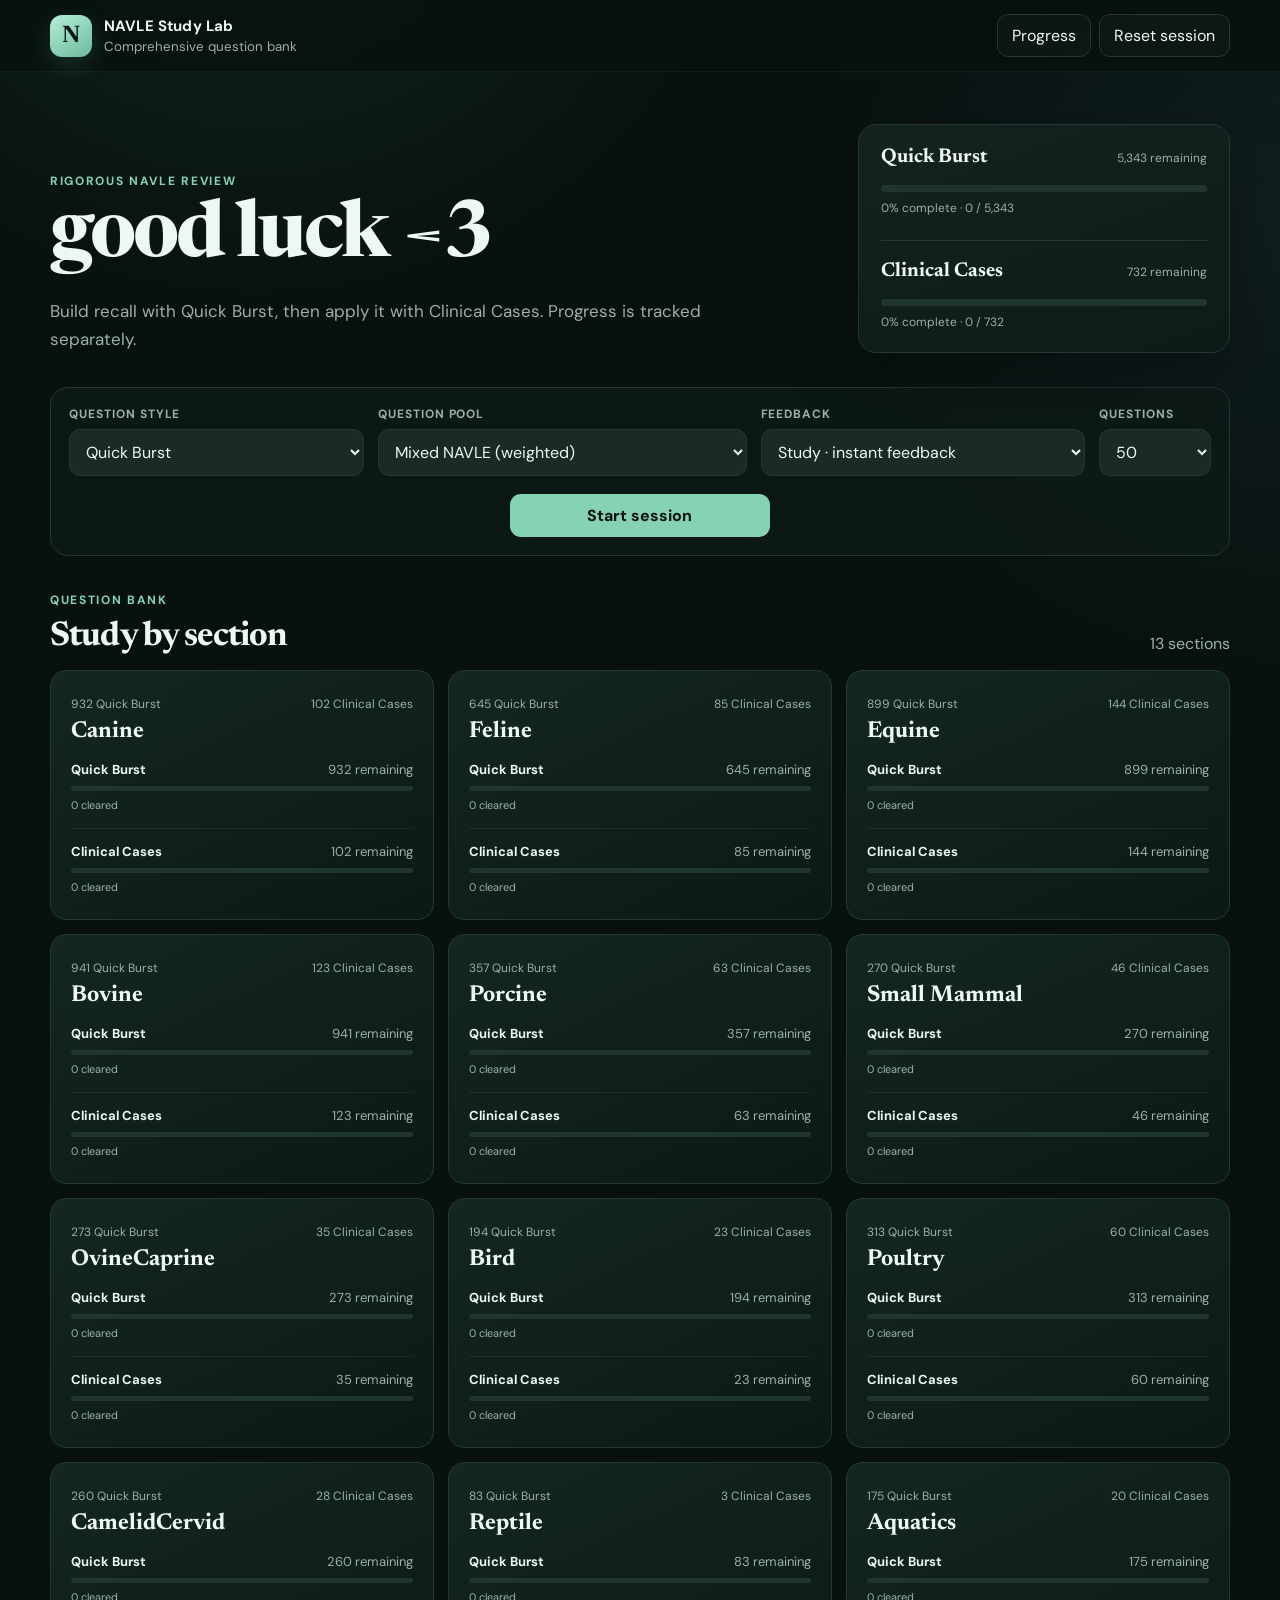
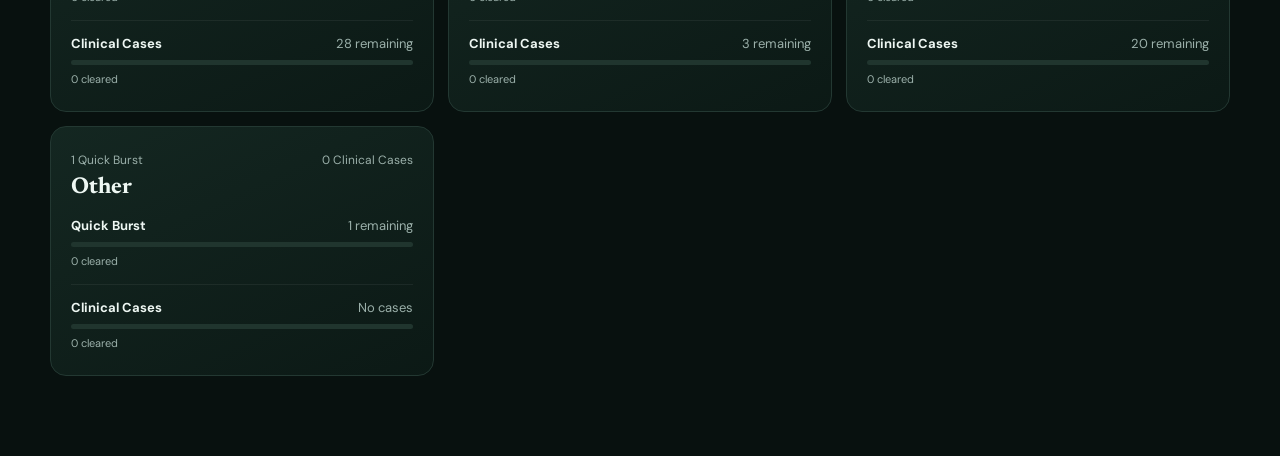
==== index.html @ 1895452b "Update index.html" ====
<!doctype html>
<html lang="en">
<head>
  <meta charset="utf-8">
  <meta name="viewport" content="width=device-width, initial-scale=1">
  <meta name="description" content="NAVLE comprehensive multiple-choice study app">
  <meta name="theme-color" content="#0b1715">
  <title>NAVLE Study Lab</title>
  <link rel="preconnect" href="https://fonts.googleapis.com">
  <link rel="preconnect" href="https://fonts.gstatic.com" crossorigin>
  <link href="https://fonts.googleapis.com/css2?family=DM+Sans:wght@400;500;600;700&family=Newsreader:opsz,wght@6..72,600;6..72,700&display=swap" rel="stylesheet">
  <link rel="stylesheet" href="styles.css?v=6">
  <link rel="stylesheet" href="study-guide.css?v=6">
  <link rel="stylesheet" href="clinical.css?v=30">
</head>
<body>
  <div class="app-shell">
    <header class="topbar">
      <button class="brand" id="homeBtn" aria-label="Go to dashboard">
        <span class="brand-mark">N</span>
        <span>
          <strong>NAVLE Study Lab</strong>
          <small>Comprehensive question bank</small>
        </span>
      </button>
      <div class="topbar-actions">
        <button class="ghost-btn" id="statsBtn">Progress</button>
        <button class="ghost-btn" id="resetBtn" title="Reset current session">Reset session</button>
      </div>
    </header>

    <main id="app" class="main" aria-live="polite"></main>
  </div>

  <template id="loadingTemplate">
    <section class="center-card">
      <div class="spinner" aria-hidden="true"></div>
      <p>Loading questions…</p>
    </section>
  </template>

  <script src="app.js?v=30"></script>
</body>
</html>
---- styles.css ----
:root{
  --bg:#08110f; --surface:#0e1b18; --surface-2:#14231f; --surface-3:#1a2b26;
  --text:#eef7f3; --muted:#9bb0aa; --line:#233832; --accent:#85d3b3;
  --accent-strong:#b5efd8; --danger:#ff8e8e; --warning:#f3c978;
  --ok:#91e6bd; --shadow:0 24px 70px rgba(0,0,0,.28);
  --radius:18px; --max:1180px;
}
*{box-sizing:border-box}
html{scroll-behavior:smooth}
body{
  margin:0; min-height:100vh; color:var(--text); background:
  radial-gradient(circle at 20% -10%,rgba(80,150,124,.18),transparent 32rem),
  radial-gradient(circle at 100% 10%,rgba(80,118,150,.12),transparent 30rem),var(--bg);
  font-family:"DM Sans",system-ui,-apple-system,sans-serif;
}
button,select,input{font:inherit}
button{color:inherit}
button:focus-visible,.choice:focus-visible,select:focus-visible{outline:3px solid rgba(133,211,179,.45);outline-offset:3px}
.app-shell{min-height:100vh}
.topbar{
  position:sticky; top:0; z-index:20; display:flex; align-items:center; justify-content:space-between;
  gap:18px; padding:14px max(20px,calc((100vw - var(--max))/2)); backdrop-filter:blur(16px);
  background:rgba(8,17,15,.82); border-bottom:1px solid rgba(255,255,255,.06);
}
.brand{display:flex;align-items:center;gap:12px;background:none;border:0;padding:0;text-align:left;cursor:pointer}
.brand-mark{
  width:42px;height:42px;display:grid;place-items:center;border-radius:12px;
  background:linear-gradient(145deg,var(--accent-strong),#6bb99c);color:#0a1713;
  font-family:"Newsreader",serif;font-size:24px;font-weight:700;box-shadow:0 8px 24px rgba(76,164,130,.22)
}
.brand strong{display:block;font-size:15px;letter-spacing:.01em}.brand small{display:block;color:var(--muted);margin-top:2px}
.topbar-actions{display:flex;gap:8px}
.ghost-btn,.secondary-btn,.primary-btn,.pill-btn{
  border:1px solid var(--line);border-radius:11px;padding:10px 14px;cursor:pointer;transition:.18s ease;
}
.ghost-btn,.secondary-btn,.pill-btn{background:rgba(255,255,255,.025)}
.ghost-btn:hover,.secondary-btn:hover,.pill-btn:hover{background:var(--surface-3);border-color:#345248}
.primary-btn{background:var(--accent);color:#08110f;border-color:transparent;font-weight:700}
.primary-btn:hover{background:var(--accent-strong);transform:translateY(-1px)}
.primary-btn:disabled{opacity:.45;cursor:not-allowed;transform:none}
.main{width:min(var(--max),calc(100% - 40px));margin:0 auto;padding:52px 0 80px}
.hero{display:grid;grid-template-columns:minmax(0,1.35fr) minmax(290px,.65fr);gap:34px;align-items:end;margin-bottom:34px}
.eyebrow{text-transform:uppercase;letter-spacing:.14em;margin-bottom: 12px;font-size:12px;font-weight:700;color:var(--accent)}
h1,h2,h3{font-family:"Newsreader",serif;margin:0}
h1{font-size:clamp(42px,7vw,78px);line-height:.95;letter-spacing:-.04em;max-width:760px}
h2{font-size:34px;letter-spacing:-.025em}h3{font-size:23px}
.lede{color:var(--muted);font-size:17px;line-height:1.65;max-width:700px;margin:22px 0 0}
.hero-stat{
  border:1px solid var(--line);border-radius:var(--radius);padding:22px;background:linear-gradient(160deg,var(--surface-2),var(--surface));
  box-shadow:var(--shadow)
}
.hero-stat .big{font-family:"Newsreader";font-size:42px;font-weight:700}.hero-stat p{margin:4px 0 0;color:var(--muted)}
.controls{
  display:grid;grid-template-columns:1.15fr 1fr 1fr auto;gap:12px;align-items:end;
  padding:18px;border:1px solid var(--line);background:rgba(14,27,24,.72);border-radius:var(--radius);margin-bottom:26px
}
.field label{display:block;color:var(--muted);font-size:12px;font-weight:700;text-transform:uppercase;letter-spacing:.08em;margin:0 0 7px}
select{
  width:100%;background:var(--surface-3);color:var(--text);border:1px solid var(--line);border-radius:11px;padding:11px 12px
}
.section-heading{display:flex;justify-content:space-between;align-items:flex-end;gap:16px;margin:36px 0 16px}
.section-heading p{color:var(--muted);margin:0}
.grid{display:grid;grid-template-columns:repeat(3,minmax(0,1fr));gap:14px}
.category-card{
  position:relative;min-height:170px;padding:20px;border-radius:16px;border:1px solid var(--line);background:
  linear-gradient(155deg,rgba(25,48,41,.7),rgba(12,26,22,.9));cursor:pointer;transition:.2s ease;text-align:left
}
.category-card:hover{transform:translateY(-3px);border-color:#41685b;box-shadow:0 16px 34px rgba(0,0,0,.18)}
.category-card .count{font-size:13px;color:var(--muted)}.category-card h3{margin:12px 0 18px}
.mini-progress{height:5px;border-radius:999px;background:#20352e;overflow:hidden}.mini-progress span{display:block;height:100%;background:var(--accent);border-radius:inherit}
.card-footer{display:flex;justify-content:space-between;align-items:center;margin-top:10px;font-size:12px;color:var(--muted)}
.badge{padding:5px 8px;border:1px solid var(--line);border-radius:999px;background:rgba(255,255,255,.025)}
.quiz-head{display:flex;justify-content:space-between;gap:20px;align-items:flex-start;margin-bottom:22px}
.quiz-title p{color:var(--muted);margin:7px 0 0}
.progress-wrap{min-width:260px;text-align:right}.progress-wrap small{color:var(--muted)}
.progress-bar{height:7px;background:#1d312b;border-radius:999px;overflow:hidden;margin-top:8px}.progress-bar span{display:block;height:100%;background:var(--accent);transition:width .25s ease}
.question-card{max-width:900px;margin:0 auto;padding:30px;border:1px solid var(--line);border-radius:22px;background:linear-gradient(160deg,var(--surface-2),var(--surface));box-shadow:var(--shadow)}
.question-meta{display:flex;flex-wrap:wrap;gap:8px;margin-bottom:20px}
.question-text{font-family:"Newsreader",serif;font-size:clamp(25px,4vw,36px);line-height:1.18;letter-spacing:-.02em;margin:0 0 26px}
.choices{display:grid;gap:10px}
.choice{
  width:100%;display:grid;grid-template-columns:42px 1fr;gap:13px;align-items:start;text-align:left;
  background:rgba(255,255,255,.025);border:1px solid var(--line);border-radius:14px;padding:14px;cursor:pointer;transition:.16s ease
}
.choice:hover:not(:disabled){border-color:#45695d;background:rgba(133,211,179,.05)}
.choice:disabled{cursor:default}
.choice-letter{display:grid;place-items:center;width:34px;height:34px;border:1px solid #355248;border-radius:9px;font-weight:700;color:var(--muted)}
.choice.selected{border-color:#77bda3;background:rgba(133,211,179,.08)}.choice.selected .choice-letter{border-color:var(--accent);color:var(--accent-strong)}
.choice.correct{border-color:#62c99d;background:rgba(77,201,153,.09)}.choice.correct .choice-letter{background:#173b2d;color:var(--ok);border-color:#3e8f6d}
.choice.wrong{border-color:#a85252;background:rgba(220,80,80,.08)}.choice.wrong .choice-letter{background:#462325;color:#ffb2b2;border-color:#884447}
.feedback{margin-top:18px;padding:15px 17px;border-radius:13px;border:1px solid var(--line);background:#0c1815}
.feedback.good{border-color:#32684f}.feedback.bad{border-color:#713d3d}.feedback strong{display:block;margin-bottom:4px}.feedback p{margin:0;color:var(--muted);line-height:1.45}
.quiz-actions{display:flex;justify-content:space-between;gap:12px;margin-top:22px}.quiz-actions-right{display:flex;gap:10px}
.result-card,.stats-card,.center-card{max-width:840px;margin:30px auto;padding:30px;border:1px solid var(--line);border-radius:22px;background:var(--surface);box-shadow:var(--shadow)}
.result-score{display:flex;gap:24px;align-items:center;margin:24px 0}.score-ring{
  width:120px;height:120px;border-radius:50%;display:grid;place-items:center;border:10px solid #254237;font-family:"Newsreader";font-size:30px;font-weight:700
}
.result-copy p{color:var(--muted);line-height:1.6}.result-actions{display:flex;flex-wrap:wrap;gap:10px;margin-top:20px}
.stats-grid{display:grid;grid-template-columns:repeat(4,1fr);gap:12px;margin:20px 0}.stat-box{padding:16px;border:1px solid var(--line);border-radius:14px;background:var(--surface-2)}.stat-box strong{font-size:24px;display:block}.stat-box span{color:var(--muted);font-size:12px}
.missed-list{display:grid;gap:9px;margin-top:16px}.missed-row{padding:12px 14px;border:1px solid var(--line);border-radius:12px;color:var(--muted);background:rgba(255,255,255,.02)}
.empty{color:var(--muted);padding:34px;text-align:center;border:1px dashed var(--line);border-radius:16px}
.spinner{width:36px;height:36px;border:3px solid #2d463e;border-top-color:var(--accent);border-radius:50%;animation:spin .8s linear infinite;margin:0 auto 12px}
.center-card{text-align:center}.center-card p{color:var(--muted)}
@keyframes spin{to{transform:rotate(360deg)}}
@media(max-width:900px){.hero{grid-template-columns:1fr}.controls{grid-template-columns:1fr 1fr}.grid{grid-template-columns:repeat(2,1fr)}.stats-grid{grid-template-columns:repeat(2,1fr)}}
@media(max-width:620px){
  .main{width:min(100% - 24px,var(--max));padding-top:34px}.topbar{padding:12px}.brand small{display:none}.topbar-actions .ghost-btn:last-child{display:none}
  .controls,.grid{grid-template-columns:1fr}.controls .primary-btn{width:100%}.quiz-head{display:block}.progress-wrap{text-align:left;min-width:0;margin-top:15px}
  .question-card{padding:20px}.choice{grid-template-columns:36px 1fr;padding:12px}.question-text{font-size:27px}.quiz-actions{align-items:stretch}.quiz-actions-right{margin-left:auto}
  .stats-grid{grid-template-columns:1fr 1fr}.result-score{align-items:flex-start;flex-direction:column}
}

/* Completion-first study flow */
.hero-progress{height:7px;border-radius:999px;background:#20352e;overflow:hidden;margin-top:18px}.hero-progress span{display:block;height:100%;background:var(--accent);border-radius:inherit;transition:width .25s ease}.hero-stat small{display:block;margin-top:8px;color:var(--muted)}
.card-top{display:flex;justify-content:space-between;align-items:center;gap:12px}.complete-chip{font-size:11px;font-weight:700;letter-spacing:.04em;color:var(--ok);border:1px solid #376c56;background:rgba(86,190,145,.08);border-radius:999px;padding:5px 8px}.progress-numbers{display:flex;justify-content:space-between;gap:12px;margin-top:10px;font-size:12px;color:var(--muted)}.progress-numbers strong{color:var(--text);font-weight:600}.complete-card{background:linear-gradient(155deg,rgba(28,66,52,.72),rgba(11,29,23,.95));border-color:#345b4c}.complete-card .mini-progress span{background:var(--ok)}
.complete-result{text-align:center}.complete-icon{width:68px;height:68px;border-radius:50%;display:grid;place-items:center;margin:0 auto 18px;background:rgba(104,214,166,.12);border:1px solid #3e8064;color:var(--ok);font-size:32px;font-weight:700}.complete-result .lede{margin:16px auto 0}.complete-result .result-actions{justify-content:center}.section-complete-bar{height:8px;max-width:560px;margin:24px auto 0;border-radius:999px;background:#20352e;overflow:hidden}.section-complete-bar span{display:block;height:100%;background:var(--ok)}
.retry-note{display:flex;justify-content:space-between;gap:12px;align-items:center;padding:12px 14px;border:1px solid #5b4b2c;background:rgba(243,201,120,.06);border-radius:12px;color:var(--warning)}.retry-note span{color:var(--muted);font-size:12px}.overall-progress{margin:22px 0;padding:16px;border:1px solid var(--line);border-radius:14px;background:var(--surface-2)}.overall-progress>div:first-child{display:flex;justify-content:space-between;gap:12px;align-items:center;margin-bottom:10px}.overall-progress span{color:var(--muted);font-size:13px}
@media(max-width:620px){.progress-numbers{font-size:11px}.retry-note{align-items:flex-start;flex-direction:column}.complete-result .result-actions{display:grid;grid-template-columns:1fr}.complete-result .result-actions button{width:100%}}
---- study-guide.css ----
/* NAVLE Study Lab v5 — View study guide panel */
.quiz-actions-left{
  display:flex;
  align-items:center;
  gap:10px;
  flex-wrap:wrap;
}
.study-guide-btn.active{
  border-color:#5f9f89;
  background:rgba(133,211,179,.08);
}
.study-guide-panel{
  margin-top:18px;
  border:1px solid #315047;
  border-radius:15px;
  overflow:hidden;
  background:rgba(7,18,15,.52);
}
.study-guide-heading{
  display:flex;
  justify-content:space-between;
  align-items:flex-end;
  gap:14px;
  padding:15px 17px;
  border-bottom:1px solid #263f38;
  background:rgba(133,211,179,.045);
}
.study-guide-heading strong{
  display:block;
  margin-top:3px;
  font-size:14px;
}
.study-guide-kicker{
  display:block;
  color:#85d3b3;
  text-transform:uppercase;
  letter-spacing:.11em;
  font-size:10px;
  font-weight:700;
}
.study-guide-source{
  color:#829a93;
  font-size:11px;
  white-space:nowrap;
}
.study-guide-grid{
  display:grid;
  grid-template-columns:repeat(2,minmax(0,1fr));
}
.study-guide-field{
  min-width:0;
  padding:14px 16px 16px;
  border-bottom:1px solid rgba(48,73,66,.72);
}
.study-guide-field:nth-child(odd){
  border-right:1px solid rgba(48,73,66,.72);
}
.study-guide-field.target-field{
  background:rgba(133,211,179,.07);
  box-shadow:inset 3px 0 0 rgba(133,211,179,.68);
}
.study-guide-label{
  display:flex;
  align-items:center;
  gap:7px;
  margin-bottom:7px;
  color:#85d3b3;
  font-size:10px;
  font-weight:700;
  letter-spacing:.075em;
  text-transform:uppercase;
}
.continued-tag{
  padding:2px 5px;
  border:1px solid #315047;
  border-radius:999px;
  color:#829a93;
  font-size:8px;
  letter-spacing:.05em;
}
.study-guide-value{
  color:#dce9e4;
  font-size:14px;
  line-height:1.5;
  white-space:pre-wrap;
  overflow-wrap:anywhere;
}
.blank-value{
  color:#647b74;
}
.study-guide-empty{
  padding:16px;
  color:#9bb0aa;
}
@media(max-width:620px){
  .quiz-actions-left{
    max-width:68%;
  }
  .study-guide-grid{
    grid-template-columns:1fr;
  }
  .study-guide-field:nth-child(odd){
    border-right:0;
  }
  .study-guide-heading{
    align-items:flex-start;
    flex-direction:column;
    gap:5px;
  }
  .study-guide-source{
    white-space:normal;
  }
  .study-guide-value{
    font-size:15px;
  }
}
---- clinical.css ----
/* v11 — Quick Burst + Clinical Cases */
.dual-progress{display:grid;gap:18px}
.hero-lane+.hero-lane{padding-top:16px;border-top:1px solid var(--line)}
.hero-lane-head{display:flex;justify-content:space-between;gap:12px;align-items:center;margin-bottom:8px}
.hero-lane-head strong{font-family:"Newsreader",serif;font-size:20px}
.hero-lane-head span,.hero-lane small{color:var(--muted);font-size:12px}
.hero-lane.clinical .hero-progress span,
.clinical-track .mini-progress span,
.mode-stats.clinical .progress-bar span{background:linear-gradient(90deg,var(--accent),#9cb9f0)}
.clinical-controls{grid-template-columns:1fr 1.15fr 1fr .8fr auto}
.dual-card{min-height:230px}
.track-block{margin-top:14px}
.track-label{display:flex;justify-content:space-between;gap:10px;color:var(--muted);font-size:11px;margin-bottom:6px}
.track-label span:first-child{font-weight:700;color:var(--text)}
.clinical-track{padding-top:10px;border-top:1px solid rgba(255,255,255,.05)}
.clinical-badge{border-color:#4b6a80;color:#bdd0ee}
.clinical-question-card .question-text{max-width:820px}
.progress-mode-stack{display:grid;gap:14px;margin:24px 0}
.mode-stats{padding:18px;border:1px solid var(--line);border-radius:15px;background:var(--surface-2)}
.mode-stats-head{display:flex;justify-content:space-between;align-items:center;gap:12px;margin-bottom:12px}
.mode-stats-head h3{font-size:21px}.mode-stats-head strong{font-size:22px}
.mode-stat-numbers{display:flex;flex-wrap:wrap;gap:14px;margin-top:9px;color:var(--muted);font-size:12px}
@media(max-width:1000px){.clinical-controls{grid-template-columns:1fr 1fr}.clinical-controls .primary-btn{width:100%}}
@media(max-width:620px){
  .clinical-controls{grid-template-columns:1fr}
  .dual-card{min-height:0}
  .hero-lane-head{align-items:flex-start;flex-direction:column;gap:2px}
}


/* v13 — dashboard polish */
.hero .lede{
  max-width:720px;
}
.dual-progress{
  gap:22px;
}
.hero-lane{
  display:block;
}
.hero-lane + .hero-lane{
  margin-top:2px;
  padding-top:20px;
}
.hero-lane-head{
  display:flex;
  align-items:baseline;
  justify-content:space-between;
  gap:24px;
  margin-bottom:10px;
}
.hero-lane-head strong{
  white-space:nowrap;
}
.hero-lane-head span{
  white-space:nowrap;
  text-align:right;
}
.hero-lane small{
  display:block;
  margin-top:8px;
}

.clinical-controls{
  grid-template-columns:minmax(180px,1fr) minmax(250px,1.25fr) minmax(240px,1.1fr) minmax(90px,.38fr);
  align-items:end;
}
.start-session-row{
  grid-column:1 / -1;
  display:flex;
  justify-content:center;
  padding-top:2px;
}
.start-session-row .primary-btn{
  width:min(260px,100%);
  min-width:220px;
}

@media(max-width:1000px){
  .clinical-controls{
    grid-template-columns:1fr 1fr;
  }
  .start-session-row{
    grid-column:1 / -1;
  }
}
@media(max-width:620px){
  .clinical-controls{
    grid-template-columns:1fr;
  }
  .start-session-row{
    grid-column:1;
  }
  .start-session-row .primary-btn{
    width:100%;
    min-width:0;
  }
  .hero-lane-head{
    flex-direction:row;
    align-items:baseline;
    gap:10px;
  }
}


/* v14 — section card cleanup + resilient dashboard layout */
.controls.clinical-controls{
  display:grid !important;
  grid-template-columns:minmax(180px,1fr) minmax(250px,1.25fr) minmax(240px,1.1fr) minmax(90px,.38fr) !important;
  gap:14px !important;
  align-items:end !important;
}
.controls.clinical-controls .start-session-row{
  grid-column:1 / -1 !important;
  display:flex !important;
  justify-content:center !important;
  width:100% !important;
  padding-top:4px !important;
}
.controls.clinical-controls .start-session-row .primary-btn{
  width:260px !important;
  min-width:220px !important;
  max-width:100% !important;
}

.dual-card{
  display:block !important;
  text-align:left !important;
  padding:20px !important;
  min-height:250px !important;
}
.dual-card .section-counts{
  display:flex !important;
  justify-content:space-between !important;
  align-items:center !important;
  gap:14px !important;
  flex-wrap:wrap !important;
  margin-bottom:8px !important;
  color:var(--muted) !important;
  font-size:12px !important;
}
.dual-card h3{
  margin:4px 0 18px !important;
}
.dual-card .track-block{
  display:block !important;
  margin-top:0 !important;
}
.dual-card .track-block + .track-block{
  margin-top:16px !important;
  padding-top:14px !important;
  border-top:1px solid rgba(255,255,255,.06) !important;
}
.dual-card .track-label{
  display:flex !important;
  justify-content:space-between !important;
  align-items:baseline !important;
  gap:16px !important;
  width:100% !important;
  margin-bottom:8px !important;
  font-size:13px !important;
}
.dual-card .track-name{
  font-weight:700 !important;
  color:var(--text) !important;
  white-space:nowrap !important;
}
.dual-card .track-remaining{
  color:var(--muted) !important;
  text-align:right !important;
  white-space:nowrap !important;
}
.dual-card .mini-progress{
  margin:0 !important;
}
.dual-card .track-cleared{
  margin-top:7px !important;
  color:var(--muted) !important;
  font-size:11px !important;
}
.dual-card .clinical-track{
  border-top:1px solid rgba(255,255,255,.06) !important;
}
.dual-card .clinical-track .mini-progress span{
  background:linear-gradient(90deg,var(--accent),#9cb9f0) !important;
}

@media(max-width:1000px){
  .controls.clinical-controls{
    grid-template-columns:1fr 1fr !important;
  }
}
@media(max-width:620px){
  .controls.clinical-controls{
    grid-template-columns:1fr !important;
  }
  .controls.clinical-controls .start-session-row{
    grid-column:1 !important;
  }
  .controls.clinical-controls .start-session-row .primary-btn{
    width:100% !important;
    min-width:0 !important;
  }
  .dual-card{
    min-height:0 !important;
  }
  .dual-card .section-counts,
  .dual-card .track-label{
    gap:8px !important;
  }
}
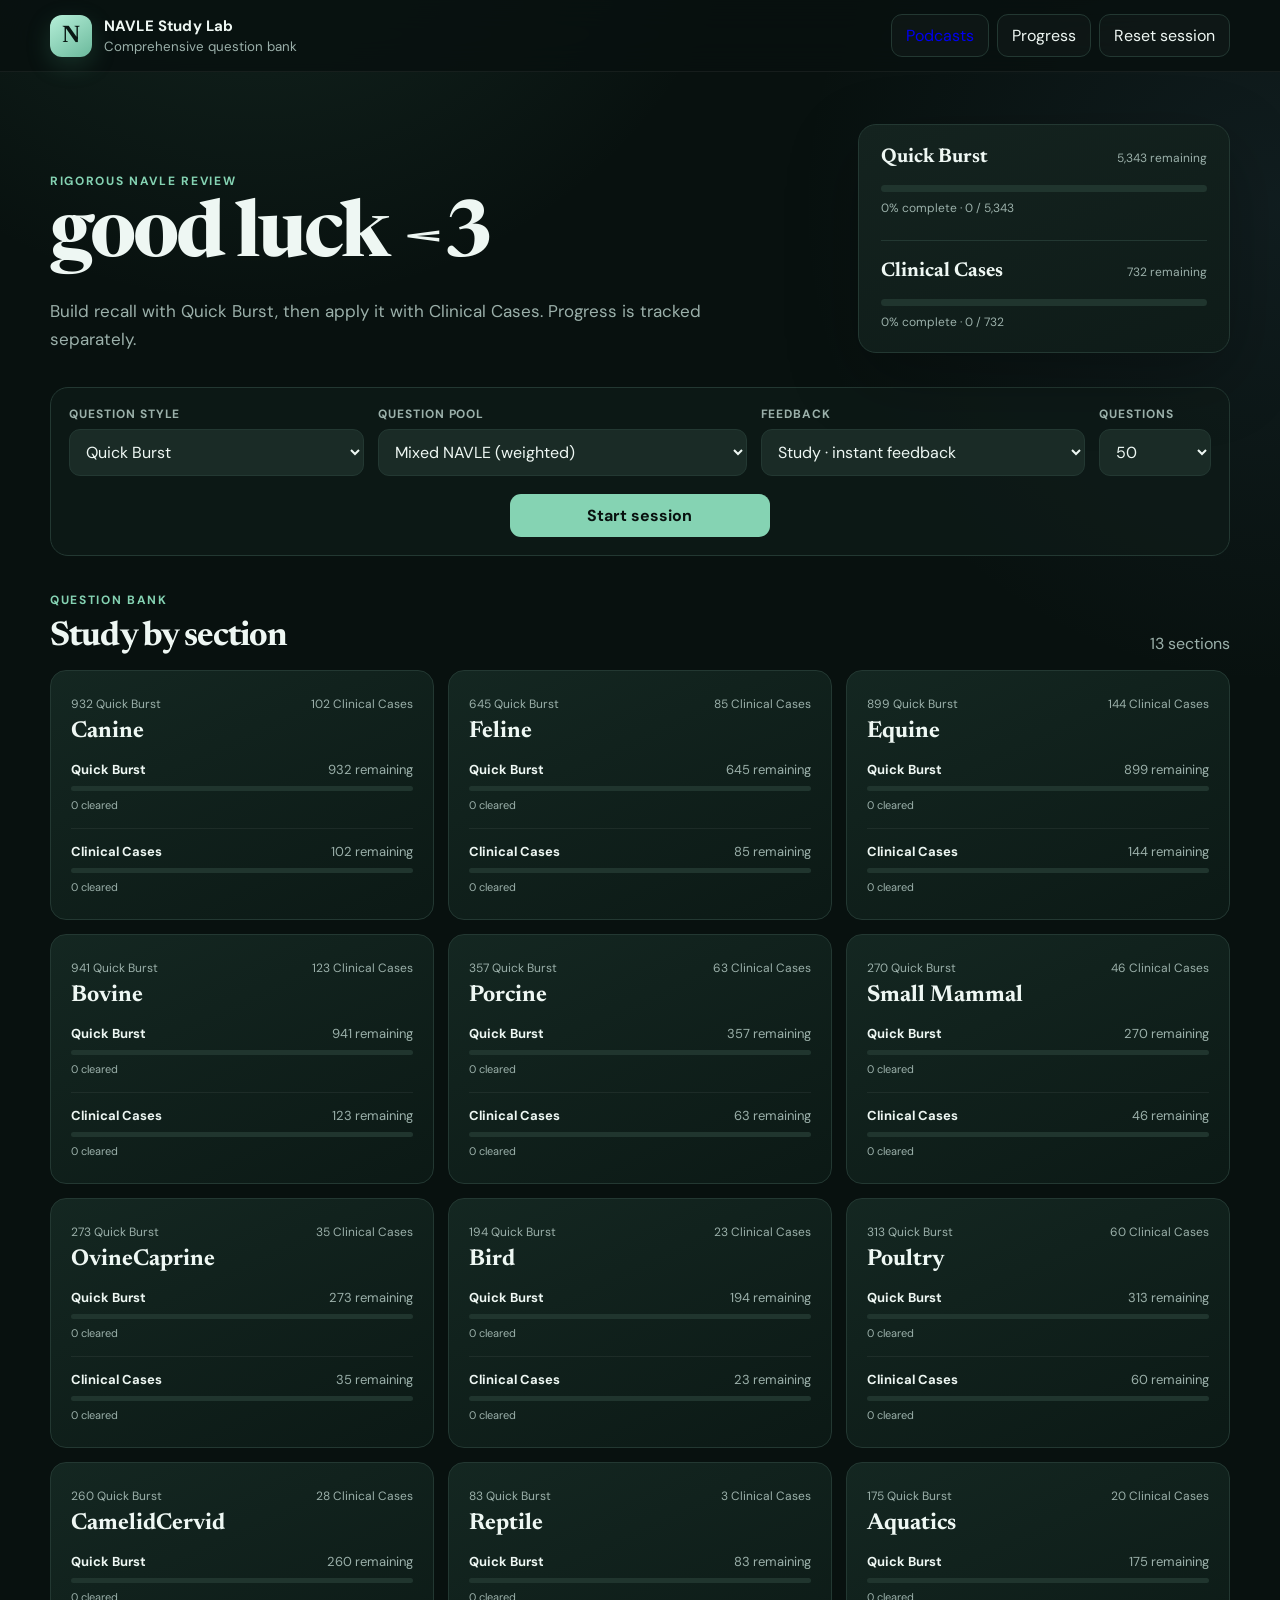
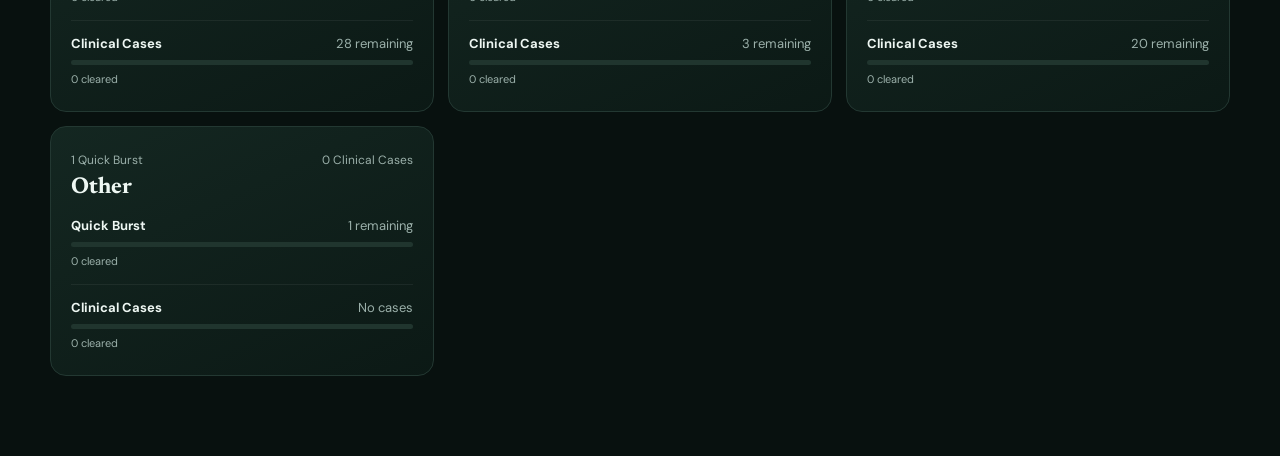
==== commit ac90ed96: "Add files via upload" ====
--- a/index.html
+++ b/index.html
@@ -9,9 +9,10 @@
   <link rel="preconnect" href="https://fonts.googleapis.com">
   <link rel="preconnect" href="https://fonts.gstatic.com" crossorigin>
   <link href="https://fonts.googleapis.com/css2?family=DM+Sans:wght@400;500;600;700&family=Newsreader:opsz,wght@6..72,600;6..72,700&display=swap" rel="stylesheet">
-  <link rel="stylesheet" href="styles.css?v=6">
-  <link rel="stylesheet" href="study-guide.css?v=6">
-  <link rel="stylesheet" href="clinical.css?v=30">
+  <link rel="stylesheet" href="styles.css?v=4">
+  <link rel="stylesheet" href="study-guide.css?v=5">
+  <link rel="stylesheet" href="clinical.css?v=34">
+  <link rel="stylesheet" href="podcasts.css?v=1">
 </head>
 <body>
   <div class="app-shell">
@@ -24,6 +25,7 @@
         </span>
       </button>
       <div class="topbar-actions">
+        <a class="ghost-btn podcast-nav-link" href="podcasts.html">Podcasts</a>
         <button class="ghost-btn" id="statsBtn">Progress</button>
         <button class="ghost-btn" id="resetBtn" title="Reset current session">Reset session</button>
       </div>
@@ -39,6 +41,6 @@
     </section>
   </template>
 
-  <script src="app.js?v=30"></script>
+  <script src="app.js?v=34"></script>
 </body>
 </html>
--- a/podcasts.css
+++ b/podcasts.css
@@ -0,0 +1,32 @@
+/* Podcast add-on. Does not override existing quiz layouts or progress tracking. */
+.podcast-nav-link{display:inline-flex;align-items:center;justify-content:center;text-decoration:none;white-space:nowrap}
+.podcasts-brand{text-decoration:none;color:inherit}
+.podcast-main{padding-bottom:60px}
+.podcast-hero{margin:24px 0 34px;padding:34px clamp(20px,5vw,48px);border:1px solid var(--line,#29443d);border-radius:24px;background:linear-gradient(145deg,#15332a,#10211e 68%,#0b1715);color:var(--text,#f1f9f5)}
+.podcast-hero .eyebrow,.podcast-library .eyebrow{font-size:12px;letter-spacing:.12em;text-transform:uppercase;color:#81d8b4;font-weight:700}
+.podcast-hero h1{font-family:'Newsreader',Georgia,serif;font-size:clamp(37px,6vw,65px);line-height:1.05;margin:15px 0}
+.podcast-hero p{max-width:740px;line-height:1.7;color:#c8dcd3;margin:0;font-size:16px}
+.podcast-library-heading{display:flex;gap:20px;align-items:end;justify-content:space-between;margin:0 0 19px}
+.podcast-library-heading h2{font-family:'Newsreader',Georgia,serif;font-size:clamp(26px,4vw,35px);margin:7px 0 0}
+.podcast-filter-label{display:flex;flex-direction:column;gap:5px;color:var(--muted,#bad0c5);font-size:12px;font-weight:700}
+.podcast-filter-label select{min-width:170px;max-width:100%;padding:11px 15px;border:1px solid #36564a;border-radius:12px;background:#142a24;color:#f0f8f3;font:inherit;font-size:14px}
+.podcast-episodes{display:grid;grid-template-columns:repeat(auto-fit,minmax(min(100%,340px),1fr));gap:18px}
+.podcast-card{border:1px solid #29463b;border-radius:19px;background:#10231e;padding:24px;min-width:0;display:flex;flex-direction:column;gap:13px;color:#e9f4ee}
+.podcast-card-header{display:flex;flex-wrap:wrap;gap:8px;align-items:center}
+.podcast-chip{display:inline-block;border:1px solid #365c4e;border-radius:999px;padding:5px 9px;font-size:11px;color:#bde6d2;font-weight:700}
+.podcast-chip.pending{color:#e9cd93;border-color:#78603a}
+.podcast-card h3{font-family:'Newsreader',Georgia,serif;font-size:clamp(23px,3vw,29px);margin:0;line-height:1.18}
+.podcast-card p{line-height:1.6;color:#c1d4c9;margin:0;font-size:14px}
+.podcast-hosts{font-size:12px;color:#91b8a5}
+.podcast-card audio{width:100%;min-height:54px;accent-color:#81d8b4}
+.podcast-controls{display:flex;align-items:center;gap:10px;flex-wrap:wrap}
+.podcast-controls label{font-size:13px;color:#cadfd2}
+.podcast-controls select{padding:7px 10px;border-radius:9px;background:#19352b;color:#fff;border:1px solid #456a59}
+.podcast-actions{display:flex;flex-wrap:wrap;gap:10px;margin-top:auto;padding-top:7px}
+.podcast-action{display:inline-flex;align-items:center;justify-content:center;padding:10px 13px;border:1px solid #476d5c;border-radius:10px;color:#d4ffeb;background:#163329;font-weight:700;font-size:13px;text-decoration:none;min-height:40px}
+.podcast-action:hover,.podcast-action:focus-visible{background:#204739}
+.podcast-action.primary{background:#8ad9ba;color:#10271c;border-color:#8ad9ba}
+.podcast-empty{border:1px dashed #36574a;border-radius:14px;padding:20px;color:#a9c7b6}
+.podcast-status:empty{display:none}
+.podcast-status{color:#c6dcd1;margin:0 0 16px}
+@media(max-width:650px){.podcast-library-heading{align-items:stretch;flex-direction:column}.podcast-filter-label select{width:100%}.podcast-card{padding:20px}.podcast-hero{margin-top:10px}.podcast-main{padding-bottom:40px}.topbar-actions .podcast-nav-link{padding:9px 11px;font-size:13px}}
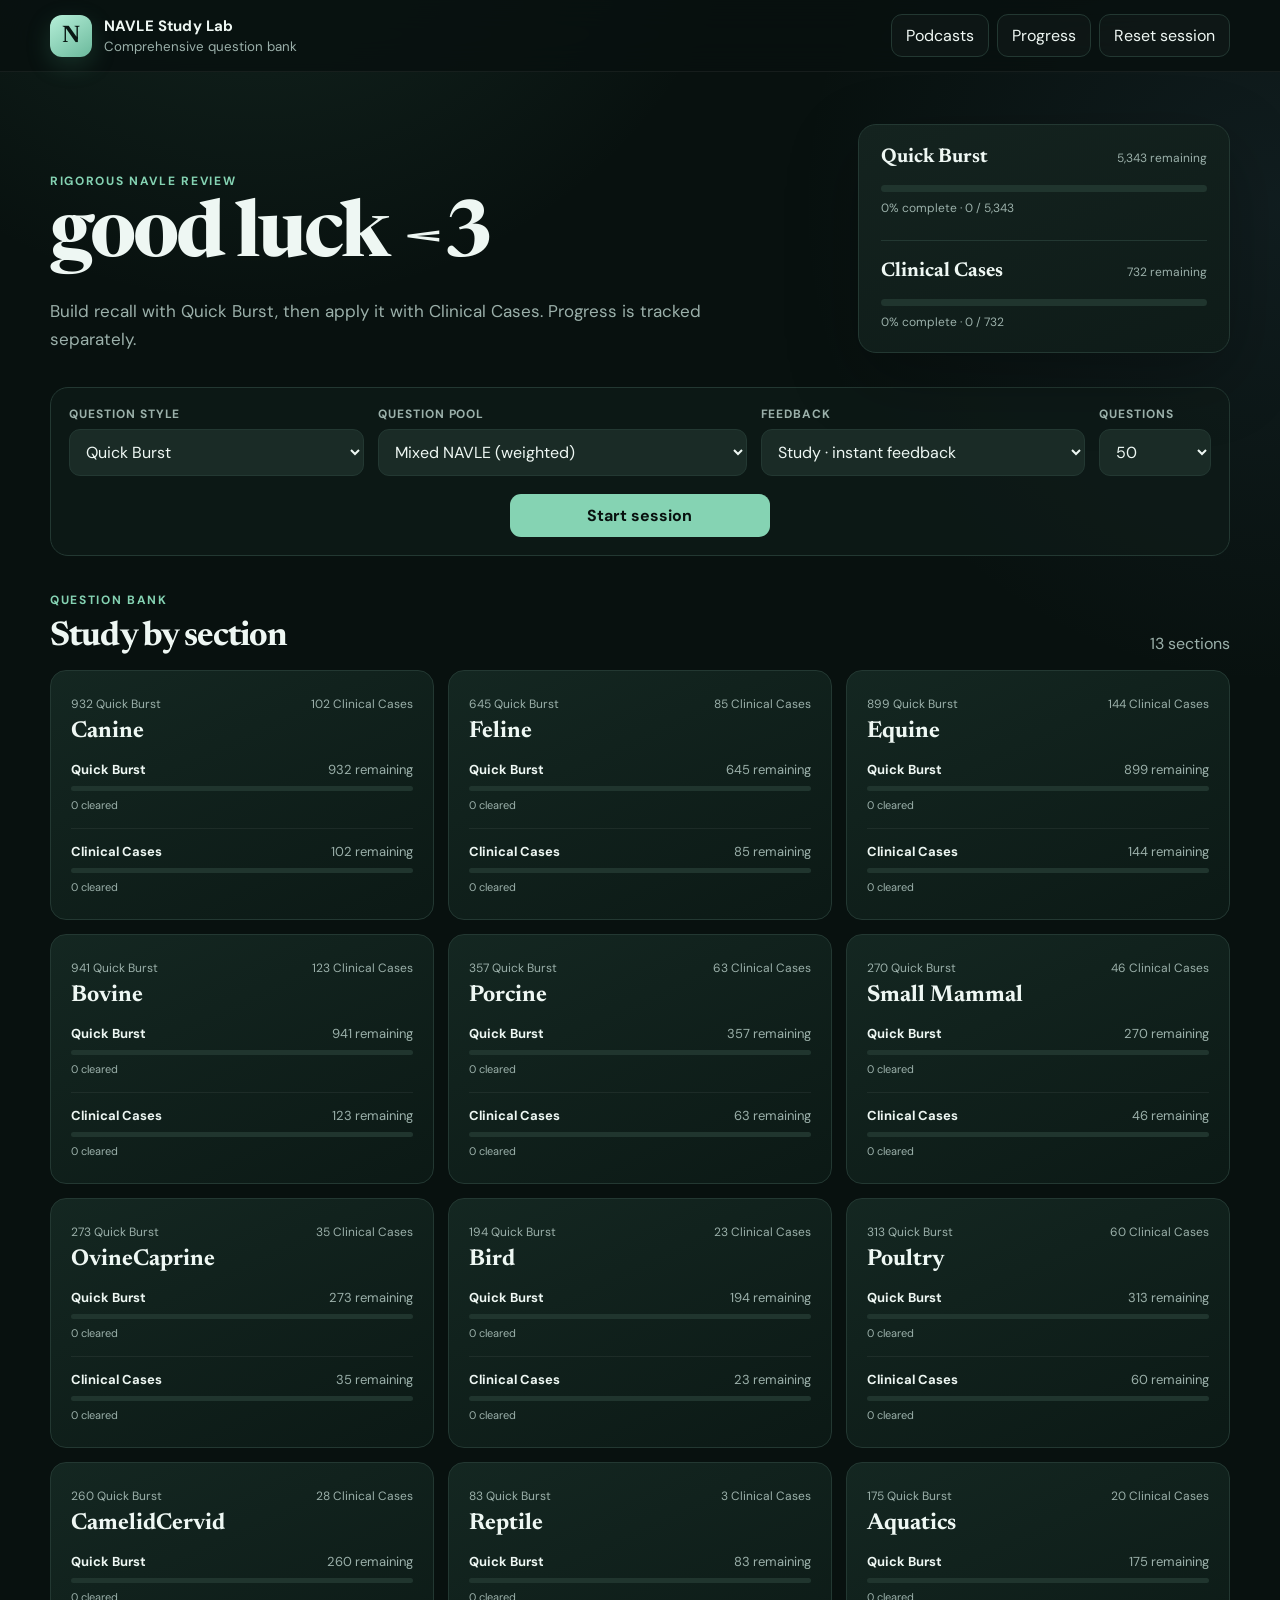
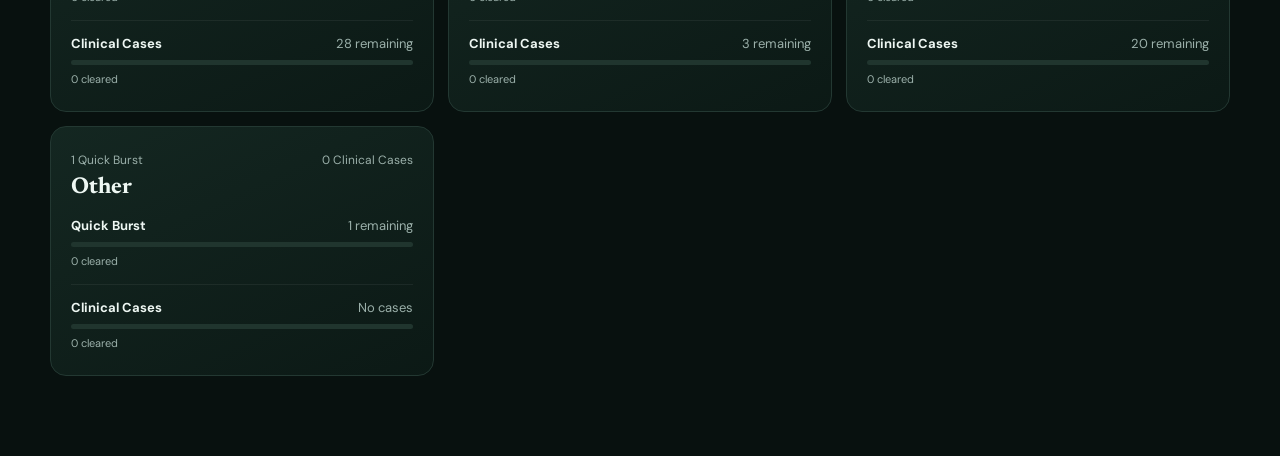
==== commit 05357d73: "Add files via upload" ====
--- a/index.html
+++ b/index.html
@@ -12,7 +12,7 @@
   <link rel="stylesheet" href="styles.css?v=4">
   <link rel="stylesheet" href="study-guide.css?v=5">
   <link rel="stylesheet" href="clinical.css?v=34">
-  <link rel="stylesheet" href="podcasts.css?v=1">
+  <link rel="stylesheet" href="podcasts.css?v=3">
 </head>
 <body>
   <div class="app-shell">
--- a/podcasts.css
+++ b/podcasts.css
@@ -1,5 +1,8 @@
 /* Podcast add-on. Does not override existing quiz layouts or progress tracking. */
 .podcast-nav-link{display:inline-flex;align-items:center;justify-content:center;text-decoration:none;white-space:nowrap}
+/* Match the white navigation text used by the existing buttons, not the browser link blue. */
+.topbar-actions a.podcast-nav-link,.topbar-actions a.podcast-nav-link:link,.topbar-actions a.podcast-nav-link:visited{color:#f1f9f5}
+.topbar-actions a.podcast-nav-link:hover,.topbar-actions a.podcast-nav-link:focus-visible{color:#ffffff}
 .podcasts-brand{text-decoration:none;color:inherit}
 .podcast-main{padding-bottom:60px}
 .podcast-hero{margin:24px 0 34px;padding:34px clamp(20px,5vw,48px);border:1px solid var(--line,#29443d);border-radius:24px;background:linear-gradient(145deg,#15332a,#10211e 68%,#0b1715);color:var(--text,#f1f9f5)}
